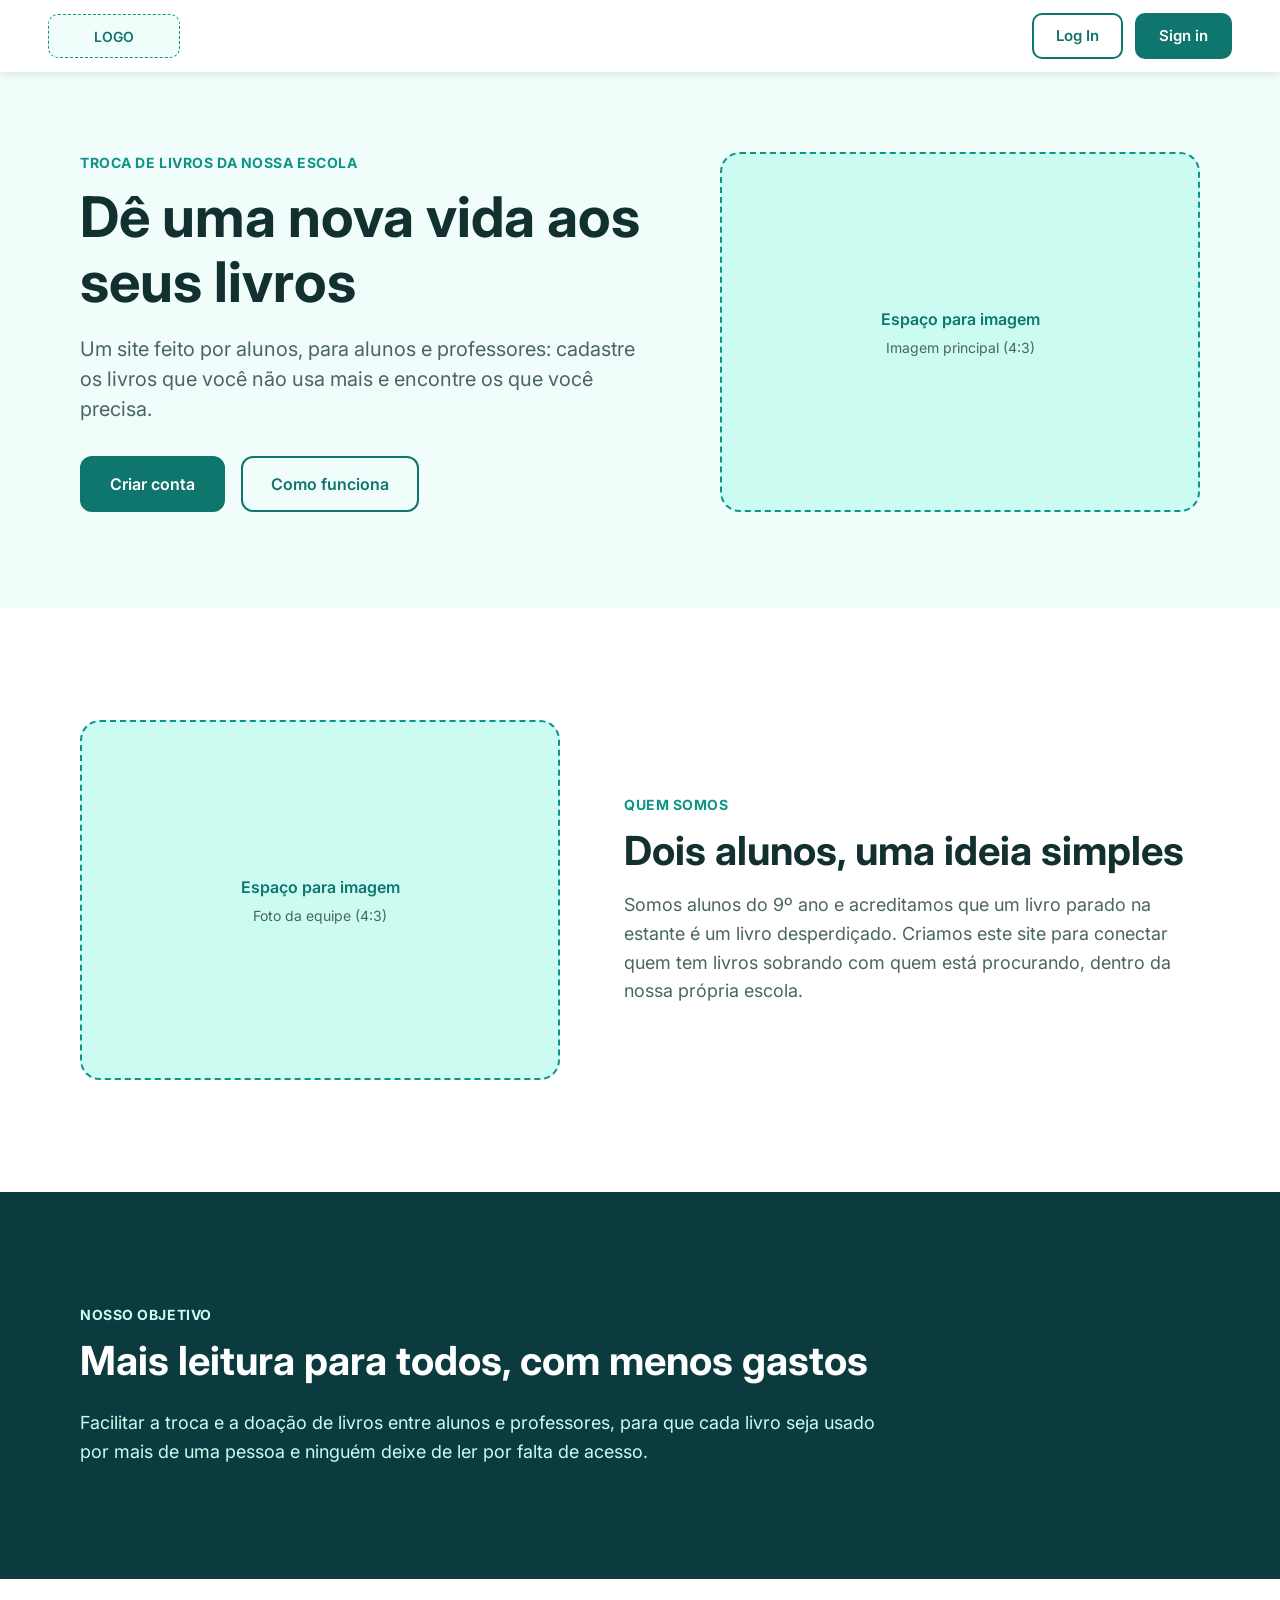
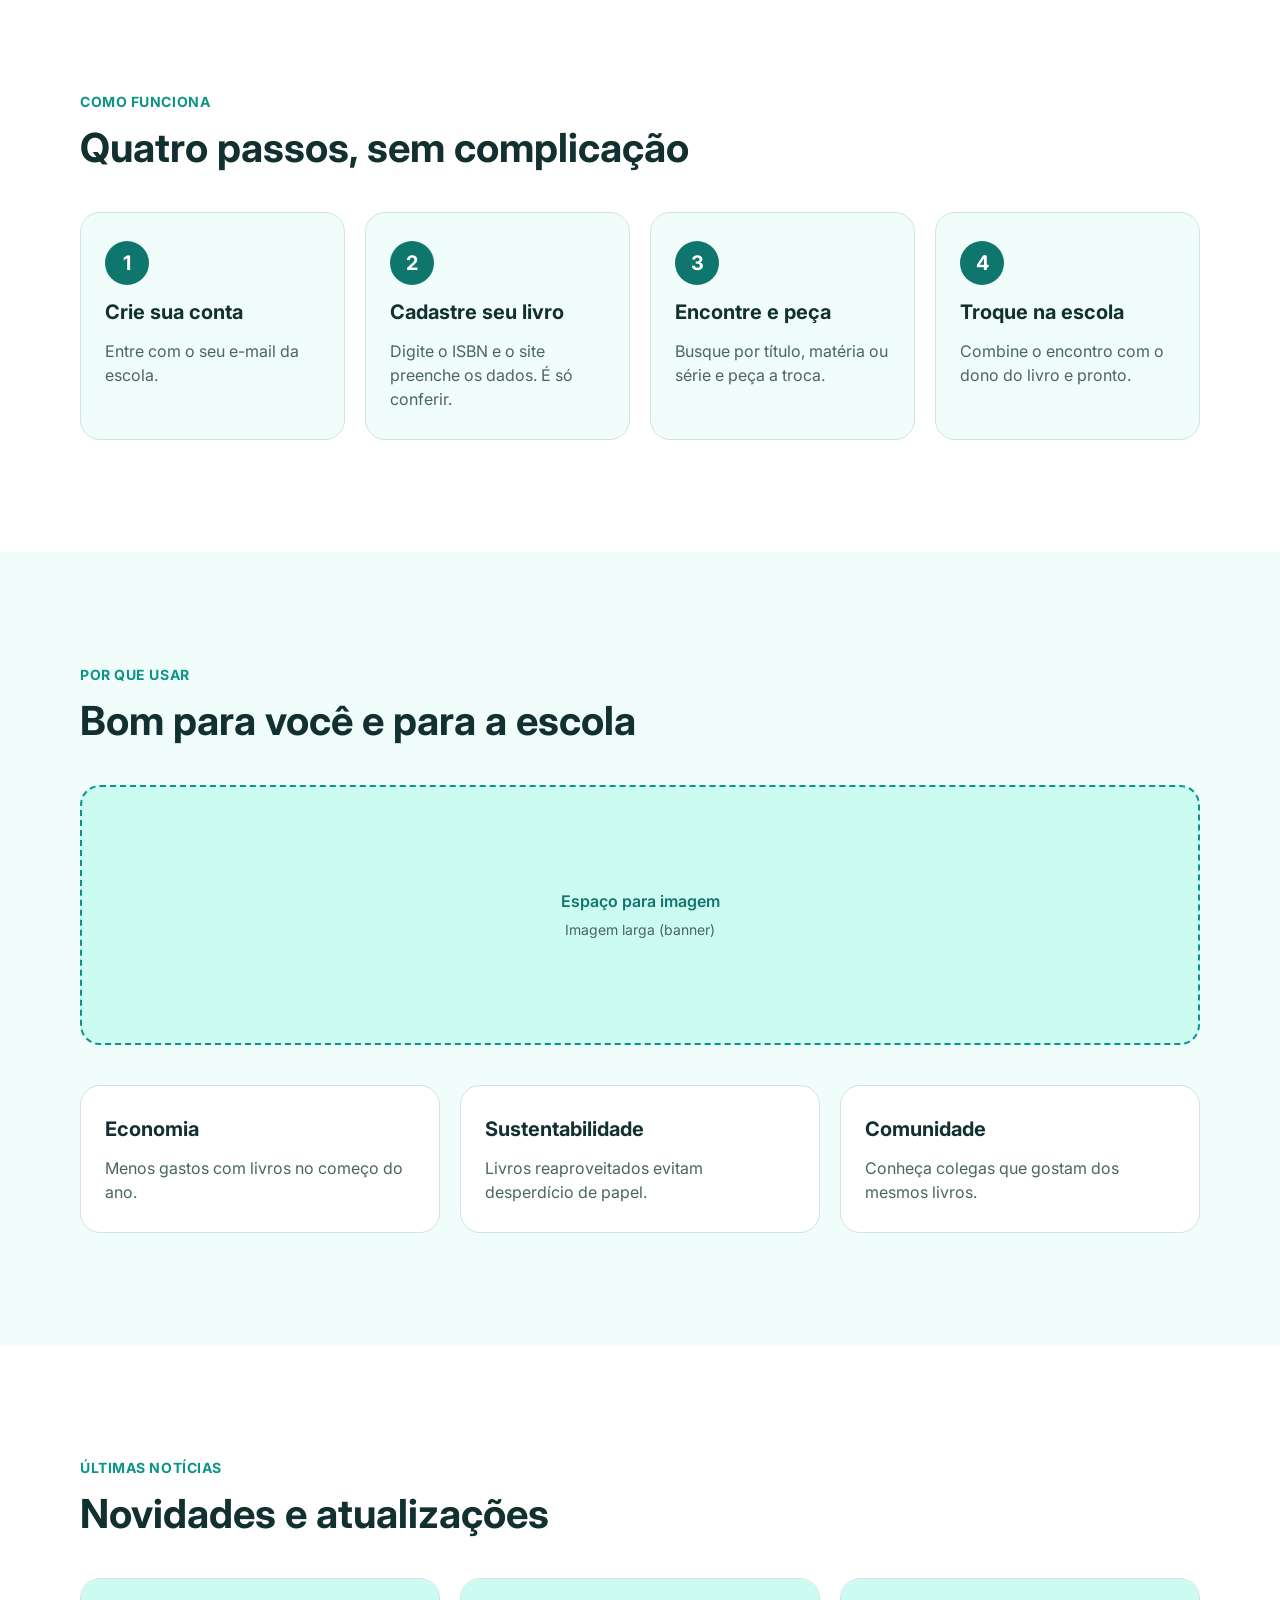
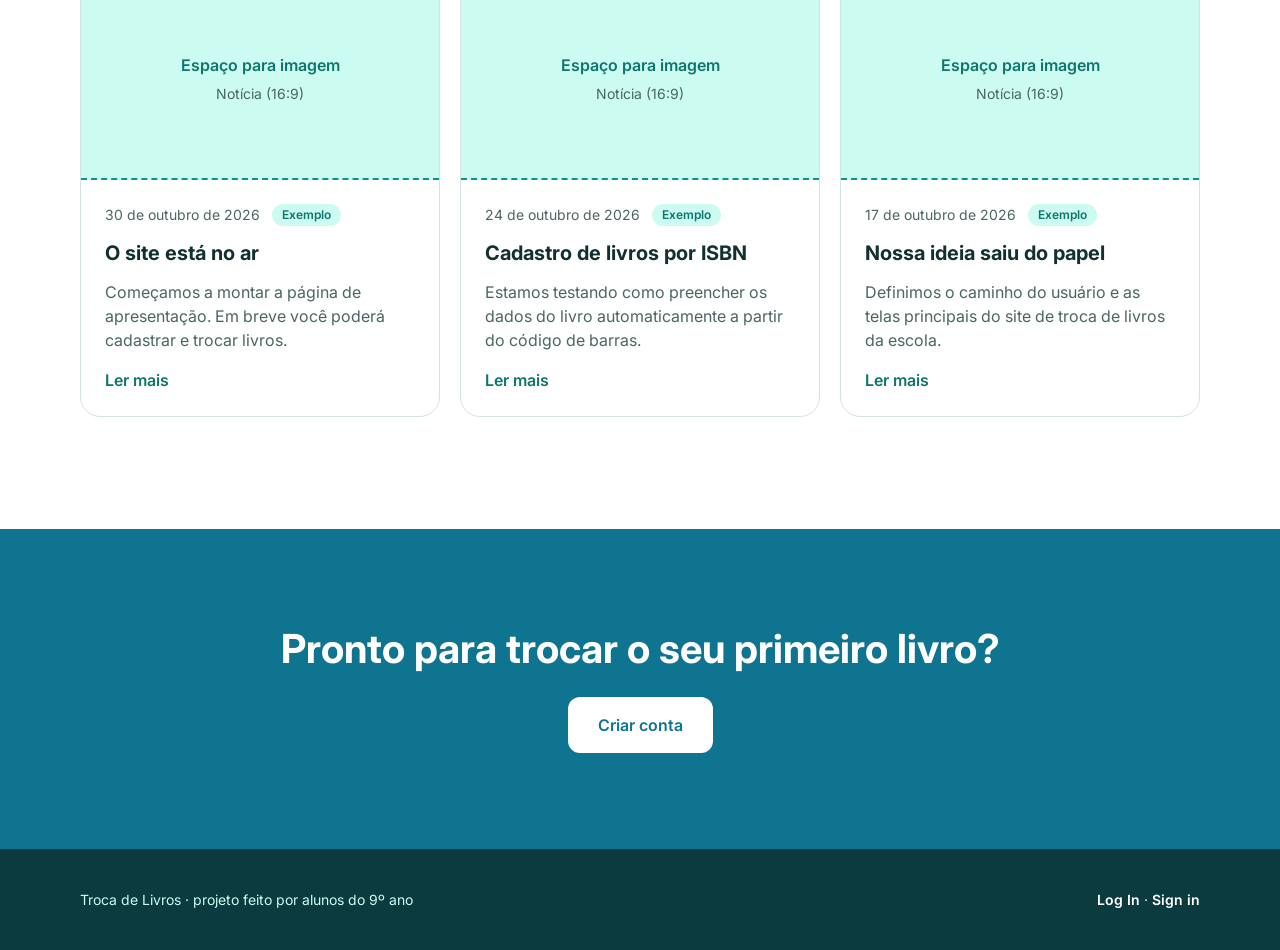
==== index.html @ 766ddc3c "Adiciona a primeira versão do site - Página de introdução com barra fixa, seções e espaços para imag" ====
<!DOCTYPE html>
<html lang="pt-BR">
<head>
  <meta charset="UTF-8">
  <meta name="viewport" content="width=device-width, initial-scale=1">
  <title>Troca de Livros | Dê uma nova vida aos seus livros</title>
  <meta name="description" content="Site feito por alunos para trocar e doar livros entre alunos e professores da escola.">

  <link rel="preconnect" href="https://fonts.googleapis.com">
  <link rel="preconnect" href="https://fonts.gstatic.com" crossorigin>
  <link href="https://fonts.googleapis.com/css2?family=Inter:wght@400;600;700&display=swap" rel="stylesheet">
  <link rel="stylesheet" href="css/style.css">
</head>
<body>

  <!-- Barra fixa do topo: logo à esquerda, botões à direita -->
  <header class="topbar">
    <div class="topbar__inner">
      <a class="logo" href="#inicio" aria-label="Troca de Livros, ir para o início">
        <!-- TODO: trocar o espaço abaixo pela logo, por exemplo:
             <img src="img/logo.png" alt="Troca de Livros"> -->
        <span class="logo__slot">LOGO</span>
      </a>

      <nav class="topbar__actions" aria-label="Conta">
        <!-- TODO: ligar o Log In à página de login quando ela existir -->
        <a class="btn btn--outline btn--sm" href="#">Log In</a>
        <a class="btn btn--filled btn--sm" href="cadastro.html">Sign in</a>
      </nav>
    </div>
  </header>

  <main>

    <!-- 1. Início -->
    <section class="section section--tint hero" id="inicio">
      <div class="container split">
        <div class="split__text">
          <p class="eyebrow">Troca de livros da nossa escola</p>
          <h1>Dê uma nova vida aos seus livros</h1>
          <p class="lead">Um site feito por alunos, para alunos e professores: cadastre os livros que você não usa mais e encontre os que você precisa.</p>
          <div class="actions">
            <a class="btn btn--filled" href="cadastro.html">Criar conta</a>
            <a class="btn btn--outline" href="#como-funciona">Como funciona</a>
          </div>
        </div>

        <!-- Espaço para imagem: para usar, apague os dois <span> e coloque
             <img src="img/nome-da-imagem.jpg" alt="descrição da imagem"> -->
        <figure class="img-slot img-slot--4x3" role="img" aria-label="Espaço reservado: imagem principal">
          <span class="img-slot__title">Espaço para imagem</span>
          <span class="img-slot__hint">Imagem principal (4:3)</span>
        </figure>
      </div>
    </section>

    <!-- 2. Quem somos -->
    <section class="section" id="quem-somos">
      <div class="container split split--reverse">
        <figure class="img-slot img-slot--4x3" role="img" aria-label="Espaço reservado: foto da equipe">
          <span class="img-slot__title">Espaço para imagem</span>
          <span class="img-slot__hint">Foto da equipe (4:3)</span>
        </figure>

        <div class="split__text">
          <p class="eyebrow">Quem somos</p>
          <h2>Dois alunos, uma ideia simples</h2>
          <p class="body">Somos alunos do 9º ano e acreditamos que um livro parado na estante é um livro desperdiçado. Criamos este site para conectar quem tem livros sobrando com quem está procurando, dentro da nossa própria escola.</p>
        </div>
      </div>
    </section>

    <!-- 3. Nosso objetivo -->
    <section class="section section--dark" id="objetivo">
      <div class="container">
        <p class="eyebrow eyebrow--light">Nosso objetivo</p>
        <h2 class="narrow">Mais leitura para todos, com menos gastos</h2>
        <p class="body body--light narrow">Facilitar a troca e a doação de livros entre alunos e professores, para que cada livro seja usado por mais de uma pessoa e ninguém deixe de ler por falta de acesso.</p>
      </div>
    </section>

    <!-- 4. Como funciona -->
    <section class="section" id="como-funciona">
      <div class="container">
        <p class="eyebrow">Como funciona</p>
        <h2>Quatro passos, sem complicação</h2>

        <ol class="grid grid--4 steps">
          <li class="card card--tint">
            <span class="step-number" aria-hidden="true">1</span>
            <h3>Crie sua conta</h3>
            <p>Entre com o seu e-mail da escola.</p>
          </li>
          <li class="card card--tint">
            <span class="step-number" aria-hidden="true">2</span>
            <h3>Cadastre seu livro</h3>
            <p>Digite o ISBN e o site preenche os dados. É só conferir.</p>
          </li>
          <li class="card card--tint">
            <span class="step-number" aria-hidden="true">3</span>
            <h3>Encontre e peça</h3>
            <p>Busque por título, matéria ou série e peça a troca.</p>
          </li>
          <li class="card card--tint">
            <span class="step-number" aria-hidden="true">4</span>
            <h3>Troque na escola</h3>
            <p>Combine o encontro com o dono do livro e pronto.</p>
          </li>
        </ol>
      </div>
    </section>

    <!-- 5. Por que usar -->
    <section class="section section--tint" id="por-que-usar">
      <div class="container">
        <p class="eyebrow">Por que usar</p>
        <h2>Bom para você e para a escola</h2>

        <figure class="img-slot img-slot--banner" role="img" aria-label="Espaço reservado: imagem larga">
          <span class="img-slot__title">Espaço para imagem</span>
          <span class="img-slot__hint">Imagem larga (banner)</span>
        </figure>

        <ul class="grid grid--3 benefits">
          <li class="card">
            <h3>Economia</h3>
            <p>Menos gastos com livros no começo do ano.</p>
          </li>
          <li class="card">
            <h3>Sustentabilidade</h3>
            <p>Livros reaproveitados evitam desperdício de papel.</p>
          </li>
          <li class="card">
            <h3>Comunidade</h3>
            <p>Conheça colegas que gostam dos mesmos livros.</p>
          </li>
        </ul>
      </div>
    </section>

    <!-- 6. Últimas notícias
         Para publicar uma notícia nova: copie um <li class="card card--news"> inteiro,
         cole no começo da lista e troque data, título e resumo.
         Os três abaixo são EXEMPLOS: troque pelos textos de vocês. -->
    <section class="section" id="noticias">
      <div class="container">
        <p class="eyebrow">Últimas notícias</p>
        <h2>Novidades e atualizações</h2>

        <ul class="grid grid--3 news">
          <li class="card card--news">
            <figure class="img-slot img-slot--news" role="img" aria-label="Espaço reservado: imagem da notícia">
              <span class="img-slot__title">Espaço para imagem</span>
              <span class="img-slot__hint">Notícia (16:9)</span>
            </figure>
            <div class="news__body">
              <p class="news__meta">
                <time datetime="2026-10-30">30 de outubro de 2026</time>
                <span class="news__tag">Exemplo</span>
              </p>
              <h3>O site está no ar</h3>
              <p>Começamos a montar a página de apresentação. Em breve você poderá cadastrar e trocar livros.</p>
              <a class="news__link" href="#">Ler mais</a>
            </div>
          </li>
          <li class="card card--news">
            <figure class="img-slot img-slot--news" role="img" aria-label="Espaço reservado: imagem da notícia">
              <span class="img-slot__title">Espaço para imagem</span>
              <span class="img-slot__hint">Notícia (16:9)</span>
            </figure>
            <div class="news__body">
              <p class="news__meta">
                <time datetime="2026-10-24">24 de outubro de 2026</time>
                <span class="news__tag">Exemplo</span>
              </p>
              <h3>Cadastro de livros por ISBN</h3>
              <p>Estamos testando como preencher os dados do livro automaticamente a partir do código de barras.</p>
              <a class="news__link" href="#">Ler mais</a>
            </div>
          </li>
          <li class="card card--news">
            <figure class="img-slot img-slot--news" role="img" aria-label="Espaço reservado: imagem da notícia">
              <span class="img-slot__title">Espaço para imagem</span>
              <span class="img-slot__hint">Notícia (16:9)</span>
            </figure>
            <div class="news__body">
              <p class="news__meta">
                <time datetime="2026-10-17">17 de outubro de 2026</time>
                <span class="news__tag">Exemplo</span>
              </p>
              <h3>Nossa ideia saiu do papel</h3>
              <p>Definimos o caminho do usuário e as telas principais do site de troca de livros da escola.</p>
              <a class="news__link" href="#">Ler mais</a>
            </div>
          </li>
        </ul>
      </div>
    </section>

    <!-- 7. Chamada final -->
    <section class="section section--cta" id="comece">
      <div class="container cta">
        <h2>Pronto para trocar o seu primeiro livro?</h2>
        <a class="btn btn--light" href="cadastro.html">Criar conta</a>
      </div>
    </section>

  </main>

  <footer class="footer">
    <div class="container footer__inner">
      <p>Troca de Livros · projeto feito por alunos do 9º ano</p>
      <p class="footer__links"><a href="#">Log In</a> <span aria-hidden="true">·</span> <a href="cadastro.html">Sign in</a></p>
    </div>
  </footer>

</body>
</html>
---- css/style.css ----
/* ==========================================================
   Troca de Livros: página de introdução
   Paleta azul-esverdeada (mesmas cores do protótipo no Figma).
   Para mudar uma cor no site inteiro, mude só aqui em :root.
   ========================================================== */

:root {
  --verde-azul-900: #0b3b3f;
  --verde-azul-700: #0f766e;
  --verde-azul-600: #0d9488;
  --azul-700: #0e7490;
  --azul-600: #0891b2;
  --verde-azul-100: #ccfbf1;
  --verde-azul-50: #f0fdfa;

  --texto: #12302f;
  --texto-suave: #4a6563;
  --borda: #d3e3e1;
  --branco: #ffffff;

  --altura-barra: 72px;
  --largura-conteudo: 1120px;
  --raio: 20px;
  --fonte: "Inter", system-ui, -apple-system, "Segoe UI", Roboto, Arial, sans-serif;
}

/* ---------- Base ---------- */
*,
*::before,
*::after {
  box-sizing: border-box;
}

html {
  scroll-behavior: smooth;
}

body {
  margin: 0;
  font-family: var(--fonte);
  color: var(--texto);
  background: var(--branco);
  line-height: 1.5;
  -webkit-font-smoothing: antialiased;
}

h1, h2, h3, p, ul, ol, figure {
  margin: 0;
}

ul, ol {
  padding: 0;
  list-style: none;
}

a {
  color: inherit;
}

:focus-visible {
  outline: 3px solid var(--azul-600);
  outline-offset: 3px;
}

@media (prefers-reduced-motion: reduce) {
  html {
    scroll-behavior: auto;
  }
}

/* ---------- Barra fixa do topo ---------- */
.topbar {
  position: fixed;
  top: 0;
  left: 0;
  right: 0;
  z-index: 100;
  height: var(--altura-barra);
  background: var(--branco);
  box-shadow: 0 2px 8px rgba(18, 48, 47, 0.1);
}

.topbar__inner {
  height: 100%;
  padding-inline: 48px;
  display: flex;
  align-items: center;
  justify-content: space-between;
  gap: 16px;
}

.topbar__actions {
  display: flex;
  gap: 12px;
}

/* Espaço da logo. Quando tiver a imagem, troque o <span> por <img>. */
.logo {
  text-decoration: none;
  display: inline-flex;
}

.logo__slot {
  width: 132px;
  height: 44px;
  display: grid;
  place-items: center;
  border: 1.5px dashed var(--verde-azul-600);
  border-radius: 10px;
  background: var(--verde-azul-50);
  color: var(--verde-azul-700);
  font-size: 14px;
  font-weight: 600;
}

.logo img {
  height: 44px;
  width: auto;
  display: block;
}

/* ---------- Layout ---------- */
main {
  padding-top: var(--altura-barra); /* a barra é fixa, então o conteúdo desce */
}

.container {
  width: min(var(--largura-conteudo), 100% - 48px);
  margin-inline: auto;
}

.section {
  padding-block: 112px;
  scroll-margin-top: var(--altura-barra);
}

.section--tint {
  background: var(--verde-azul-50);
}

.section--dark {
  background: var(--verde-azul-900);
  color: var(--branco);
}

.section--cta {
  background: var(--azul-700);
  color: var(--branco);
  padding-block: 96px;
}

.hero {
  padding-block: 80px 96px;
}

/* ---------- Textos ---------- */
.eyebrow {
  font-size: 14px;
  font-weight: 700;
  letter-spacing: 0.04em;
  text-transform: uppercase;
  color: var(--verde-azul-600);
  margin-bottom: 12px;
}

.eyebrow--light {
  color: var(--verde-azul-100);
}

h1 {
  font-size: clamp(2.25rem, 5vw, 3.5rem);
  line-height: 1.15;
  font-weight: 700;
  margin-bottom: 20px;
}

h2 {
  font-size: clamp(1.75rem, 3.5vw, 2.5rem);
  line-height: 1.2;
  font-weight: 700;
  margin-bottom: 16px;
}

h3 {
  font-size: 20px;
  font-weight: 700;
  margin-bottom: 12px;
}

.lead {
  font-size: 1.25rem;
  line-height: 1.5;
  color: var(--texto-suave);
  margin-bottom: 32px;
}

.body {
  font-size: 1.125rem;
  line-height: 1.6;
  color: var(--texto-suave);
}

.body--light {
  color: var(--verde-azul-100);
}

.narrow {
  max-width: 800px;
}

.section--dark h2 {
  margin-bottom: 24px;
}

/* ---------- Botões ---------- */
.btn {
  display: inline-flex;
  align-items: center;
  justify-content: center;
  padding: 14px 28px;
  border: 2px solid var(--verde-azul-700);
  border-radius: 12px;
  font: inherit;
  font-size: 16px;
  font-weight: 600;
  text-decoration: none;
  cursor: pointer;
  transition: background-color 0.15s, color 0.15s, border-color 0.15s;
}

.btn--sm {
  padding: 10px 22px;
  font-size: 15px;
  border-radius: 10px;
}

.btn--filled {
  background: var(--verde-azul-700);
  color: var(--branco);
}

.btn--filled:hover {
  background: var(--verde-azul-900);
  border-color: var(--verde-azul-900);
}

.btn--outline {
  background: transparent;
  color: var(--verde-azul-700);
}

.btn--outline:hover {
  background: var(--verde-azul-100);
}

.btn--light {
  background: var(--branco);
  border-color: var(--branco);
  color: var(--azul-700);
}

.btn--light:hover {
  background: var(--verde-azul-100);
  border-color: var(--verde-azul-100);
}

.actions {
  display: flex;
  flex-wrap: wrap;
  gap: 16px;
}

/* ---------- Texto ao lado de imagem ---------- */
.split {
  display: grid;
  grid-template-columns: 1fr 480px;
  align-items: center;
  gap: 64px;
}

.split--reverse {
  grid-template-columns: 480px 1fr;
}

/* ---------- Espaço reservado para imagens ---------- */
.img-slot {
  position: relative;
  display: flex;
  flex-direction: column;
  align-items: center;
  justify-content: center;
  gap: 6px;
  overflow: hidden;
  border: 2px dashed var(--verde-azul-600);
  border-radius: var(--raio);
  background: var(--verde-azul-100);
  text-align: center;
}

.img-slot--4x3 {
  aspect-ratio: 4 / 3;
}

.img-slot--banner {
  width: 100%; /* sem isso, o min-height estica a largura e vaza no celular */
  aspect-ratio: 1120 / 260;
  min-height: 180px;
  margin-block: 40px;
}

.img-slot__title {
  font-size: 16px;
  font-weight: 600;
  color: var(--verde-azul-700);
}

.img-slot__hint {
  font-size: 14px;
  color: var(--texto-suave);
}

/* Quando colocar uma <img> dentro do espaço, ela preenche tudo */
.img-slot > img {
  position: absolute;
  inset: 0;
  width: 100%;
  height: 100%;
  object-fit: cover;
}

/* ---------- Cartões ---------- */
.grid {
  display: grid;
  gap: 20px;
  margin-top: 40px;
}

.grid--4 {
  grid-template-columns: repeat(4, 1fr);
}

.grid--3 {
  grid-template-columns: repeat(3, 1fr);
  margin-top: 0;
}

.card {
  padding: 28px 24px;
  border: 1px solid var(--borda);
  border-radius: var(--raio);
  background: var(--branco);
}

.card--tint {
  background: var(--verde-azul-50);
}

.card p {
  color: var(--texto-suave);
  line-height: 1.5;
}

.step-number {
  display: grid;
  place-items: center;
  width: 44px;
  height: 44px;
  margin-bottom: 12px;
  border-radius: 50%;
  background: var(--verde-azul-700);
  color: var(--branco);
  font-size: 20px;
  font-weight: 700;
}

/* ---------- Últimas notícias ---------- */
.news {
  margin-top: 40px;
}

.card--news {
  display: flex;
  flex-direction: column;
  padding: 0;
  overflow: hidden;
}

.img-slot--news {
  aspect-ratio: 16 / 9;
  border-radius: 0;
  border-width: 0 0 2px 0; /* só a linha de baixo, para encaixar no cartão */
}

.news__body {
  display: flex;
  flex-direction: column;
  flex: 1;
  padding: 24px;
}

.news__meta {
  display: flex;
  flex-wrap: wrap;
  align-items: center;
  gap: 8px 12px;
  margin-bottom: 12px;
  font-size: 14px;
  color: var(--texto-suave);
}

/* Etiqueta "Exemplo": apague quando trocar pelas notícias reais */
.news__tag {
  padding: 2px 10px;
  border-radius: 999px;
  background: var(--verde-azul-100);
  color: var(--verde-azul-700);
  font-size: 12px;
  font-weight: 600;
}

.news__link {
  margin-top: auto;
  padding-top: 16px;
  color: var(--verde-azul-700);
  font-weight: 600;
  text-decoration: none;
}

.news__link:hover {
  text-decoration: underline;
}

/* ---------- Chamada final ---------- */
.cta {
  display: flex;
  flex-direction: column;
  align-items: center;
  gap: 24px;
  text-align: center;
}

.cta h2 {
  margin-bottom: 0;
}

/* ---------- Rodapé ---------- */
.footer {
  background: var(--verde-azul-900);
  color: var(--verde-azul-100);
  padding-block: 40px;
  font-size: 14px;
}

.footer__inner {
  display: flex;
  flex-wrap: wrap;
  align-items: center;
  justify-content: space-between;
  gap: 12px 24px;
}

.footer__links a {
  color: var(--branco);
  font-weight: 600;
  text-decoration: none;
}

.footer__links a:hover {
  text-decoration: underline;
}

/* ==========================================================
   Telas menores (tablet e celular)
   ========================================================== */
@media (max-width: 960px) {
  .section {
    padding-block: 80px;
  }

  .hero {
    padding-block: 56px 72px;
  }

  .split,
  .split--reverse {
    grid-template-columns: 1fr;
    gap: 40px;
  }

  /* Texto sempre antes da imagem em telas estreitas */
  .split--reverse .split__text {
    order: -1;
  }

  .grid--4 {
    grid-template-columns: repeat(2, 1fr);
  }
}

@media (max-width: 640px) {
  .topbar__inner {
    padding-inline: 16px;
  }

  .topbar__actions {
    gap: 8px;
  }

  .btn--sm {
    padding: 9px 14px;
    font-size: 14px;
  }

  .logo__slot {
    width: 96px;
  }

  .grid--4,
  .grid--3 {
    grid-template-columns: 1fr;
  }

  .actions .btn {
    flex: 1 1 100%;
  }
}
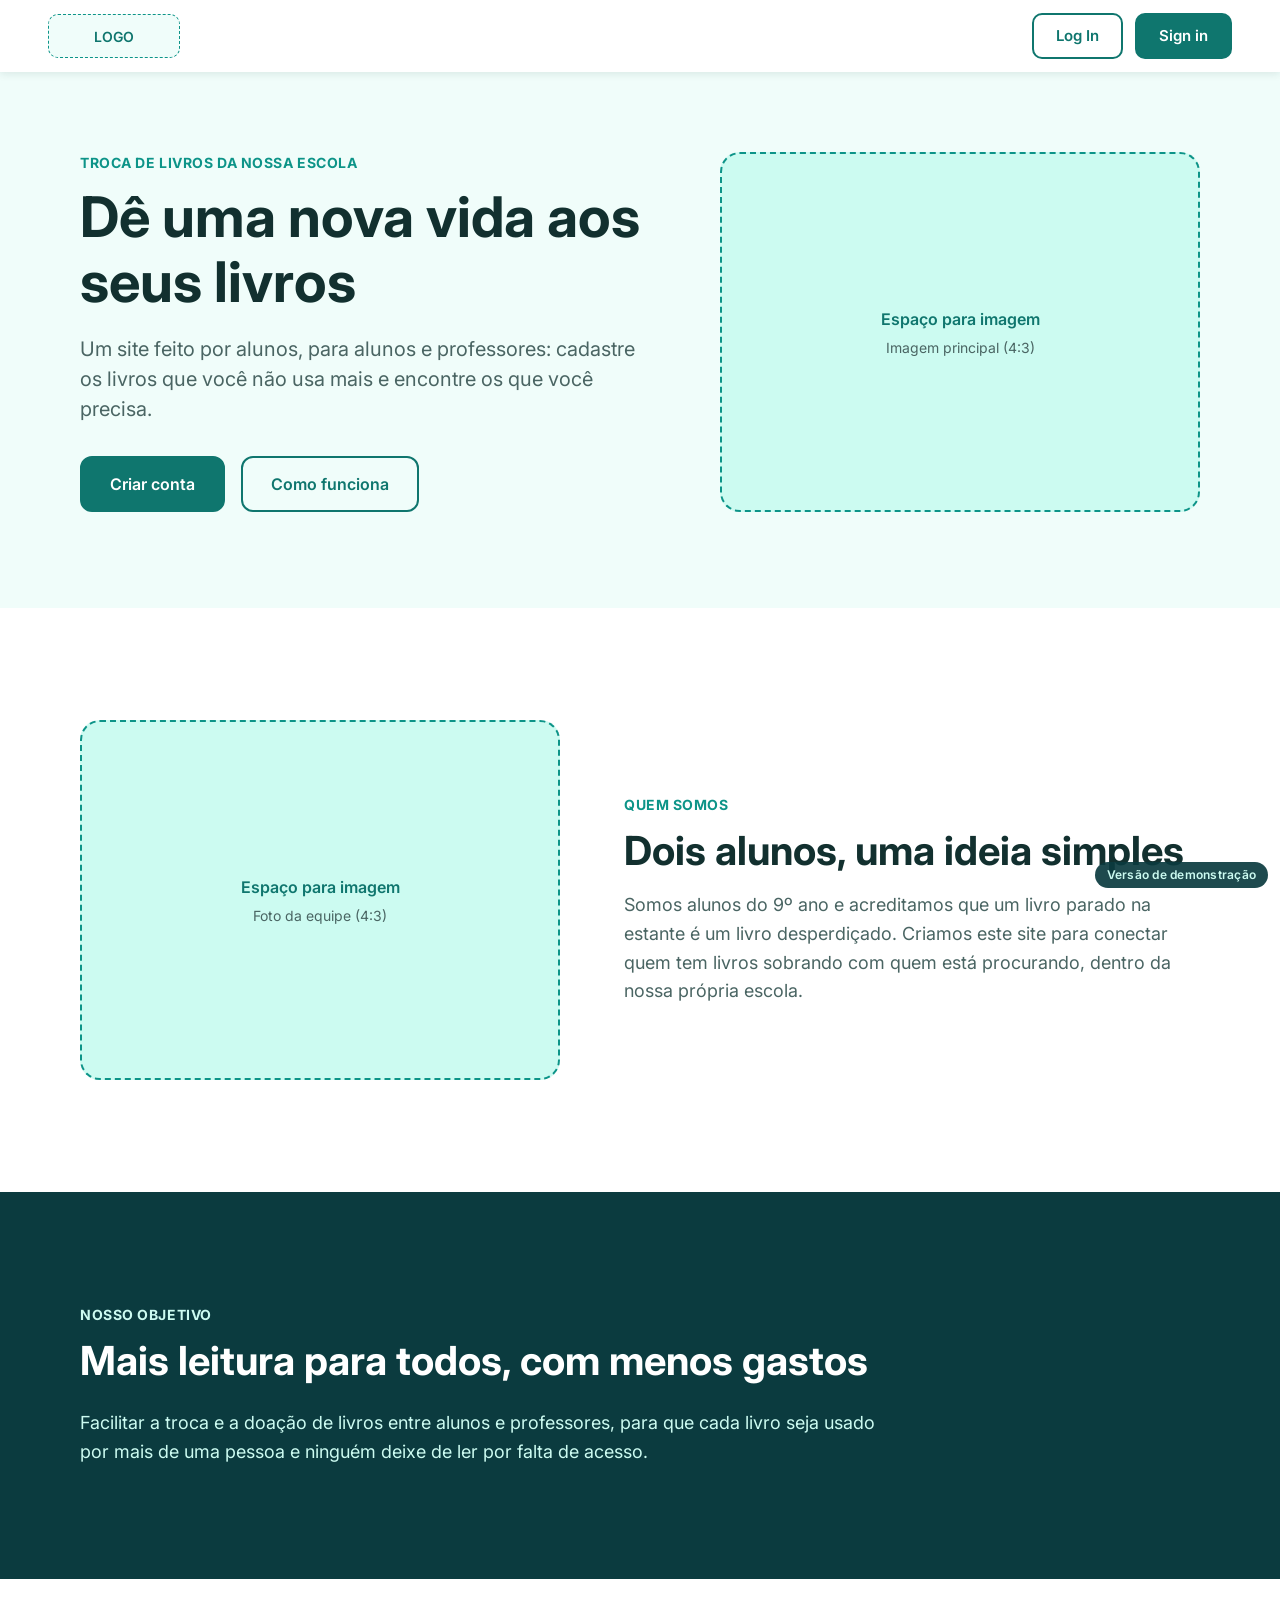
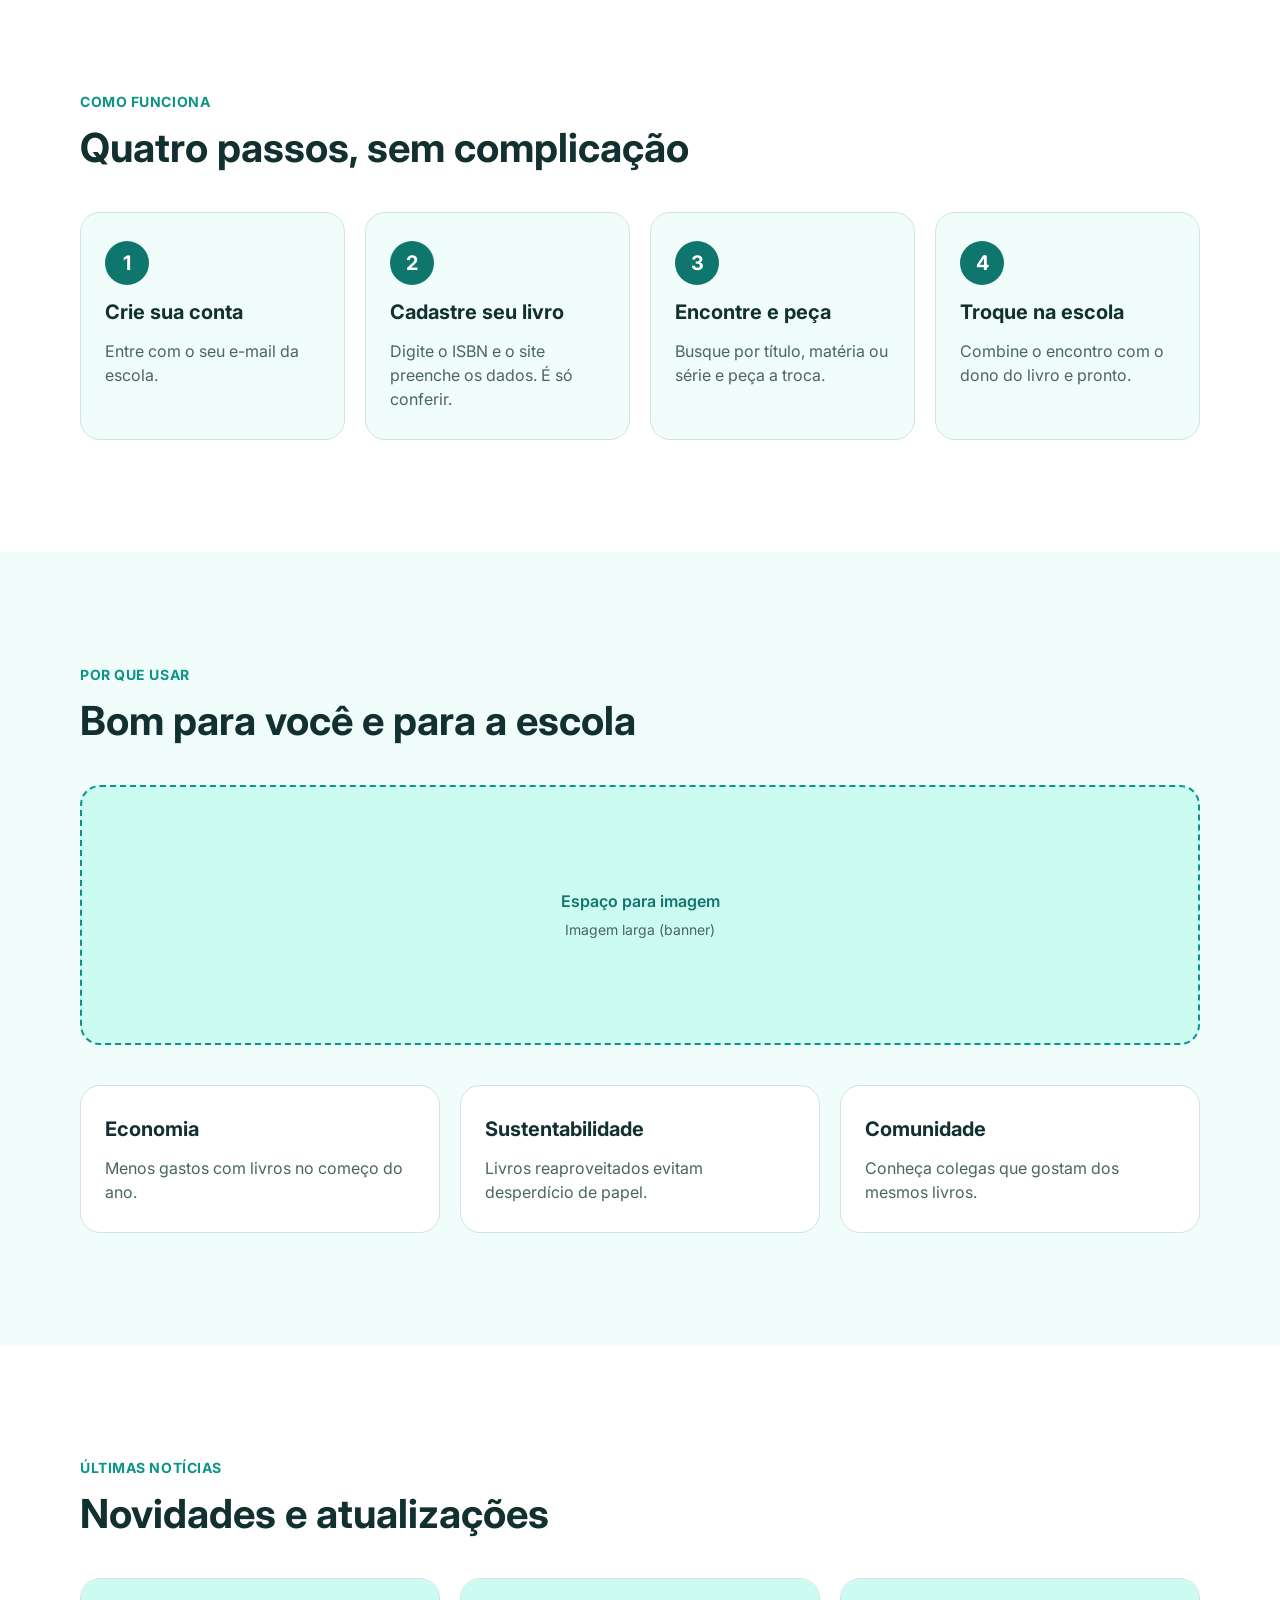
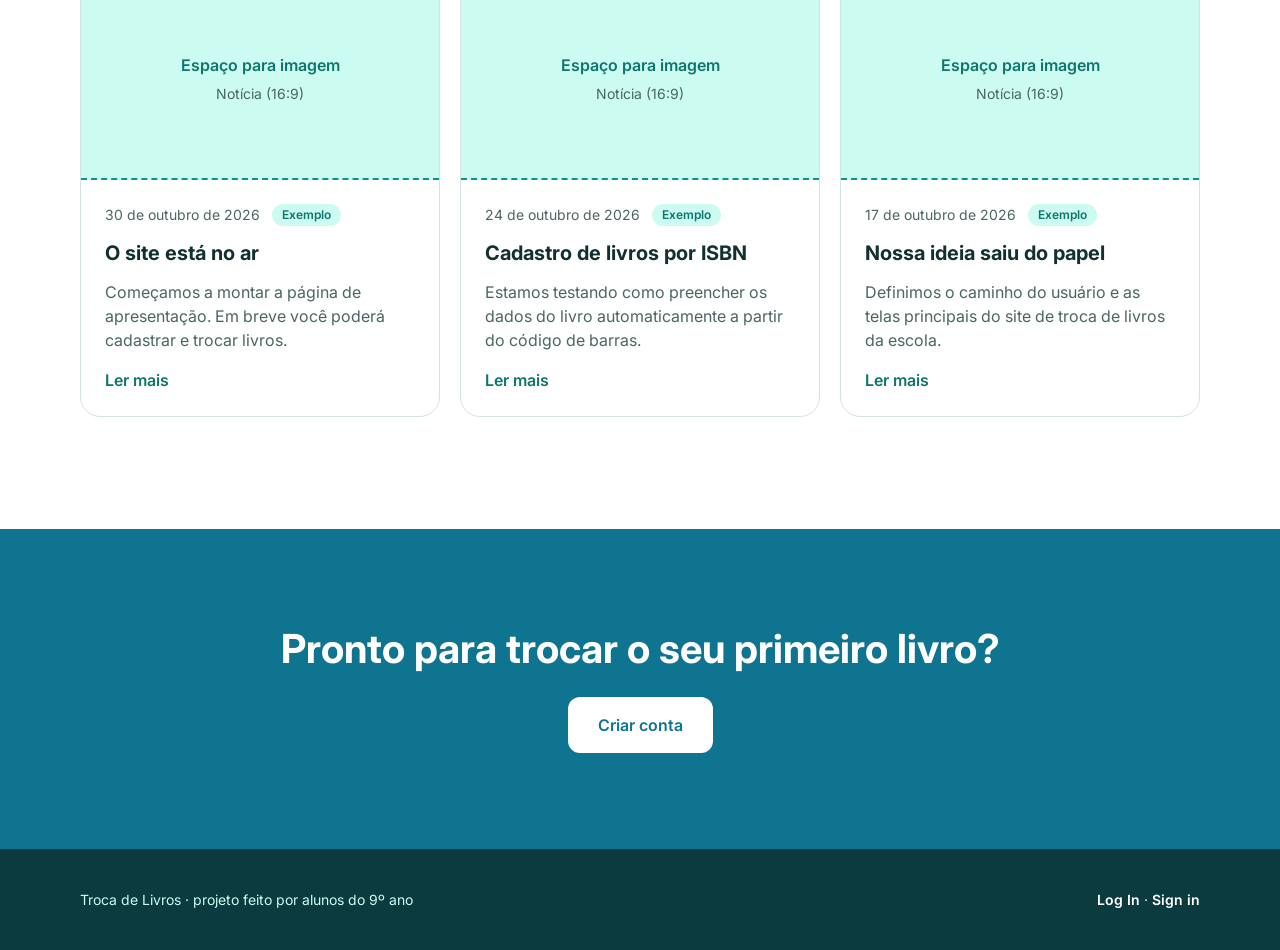
==== commit 3d935c07: "Prepara a versão de demonstração: sem confirmação de e-mail nem "esqueci a senha" - Retira as telas " ====
--- a/index.html
+++ b/index.html
@@ -12,6 +12,10 @@
   <link rel="stylesheet" href="css/style.css">
 </head>
 <body>
+
+  <!-- DEMO: selo de demonstração. Remover esta linha (e o bloco .demo-selo do css/style.css) na versão final -->
+  <p class="demo-selo" role="note">Versão de demonstração</p>
+
 
   <!-- Barra fixa do topo: logo à esquerda, botões à direita -->
   <header class="topbar">
@@ -23,8 +27,7 @@
       </a>
 
       <nav class="topbar__actions" aria-label="Conta">
-        <!-- TODO: ligar o Log In à página de login quando ela existir -->
-        <a class="btn btn--outline btn--sm" href="#">Log In</a>
+                <a class="btn btn--outline btn--sm" href="login.html">Log In</a>
         <a class="btn btn--filled btn--sm" href="cadastro.html">Sign in</a>
       </nav>
     </div>
@@ -210,7 +213,7 @@
   <footer class="footer">
     <div class="container footer__inner">
       <p>Troca de Livros · projeto feito por alunos do 9º ano</p>
-      <p class="footer__links"><a href="#">Log In</a> <span aria-hidden="true">·</span> <a href="cadastro.html">Sign in</a></p>
+      <p class="footer__links"><a href="login.html">Log In</a> <span aria-hidden="true">·</span> <a href="cadastro.html">Sign in</a></p>
     </div>
   </footer>
 
--- a/css/style.css
+++ b/css/style.css
@@ -524,3 +524,22 @@
     flex: 1 1 100%;
   }
 }
+
+/* ---------- Selo "Versão de demonstração" ----------
+   Para tirar na versão final: apague este bloco e as linhas marcadas
+   com "DEMO:" nos arquivos .html. */
+.demo-selo {
+  position: fixed;
+  right: 12px;
+  bottom: 12px;
+  z-index: 90;
+  margin: 0;
+  padding: 4px 12px;
+  border-radius: 999px;
+  background: rgba(11, 59, 63, 0.92);
+  color: var(--verde-azul-100);
+  font-size: 0.75rem;
+  font-weight: 600;
+  letter-spacing: 0.02em;
+  pointer-events: none;
+}
